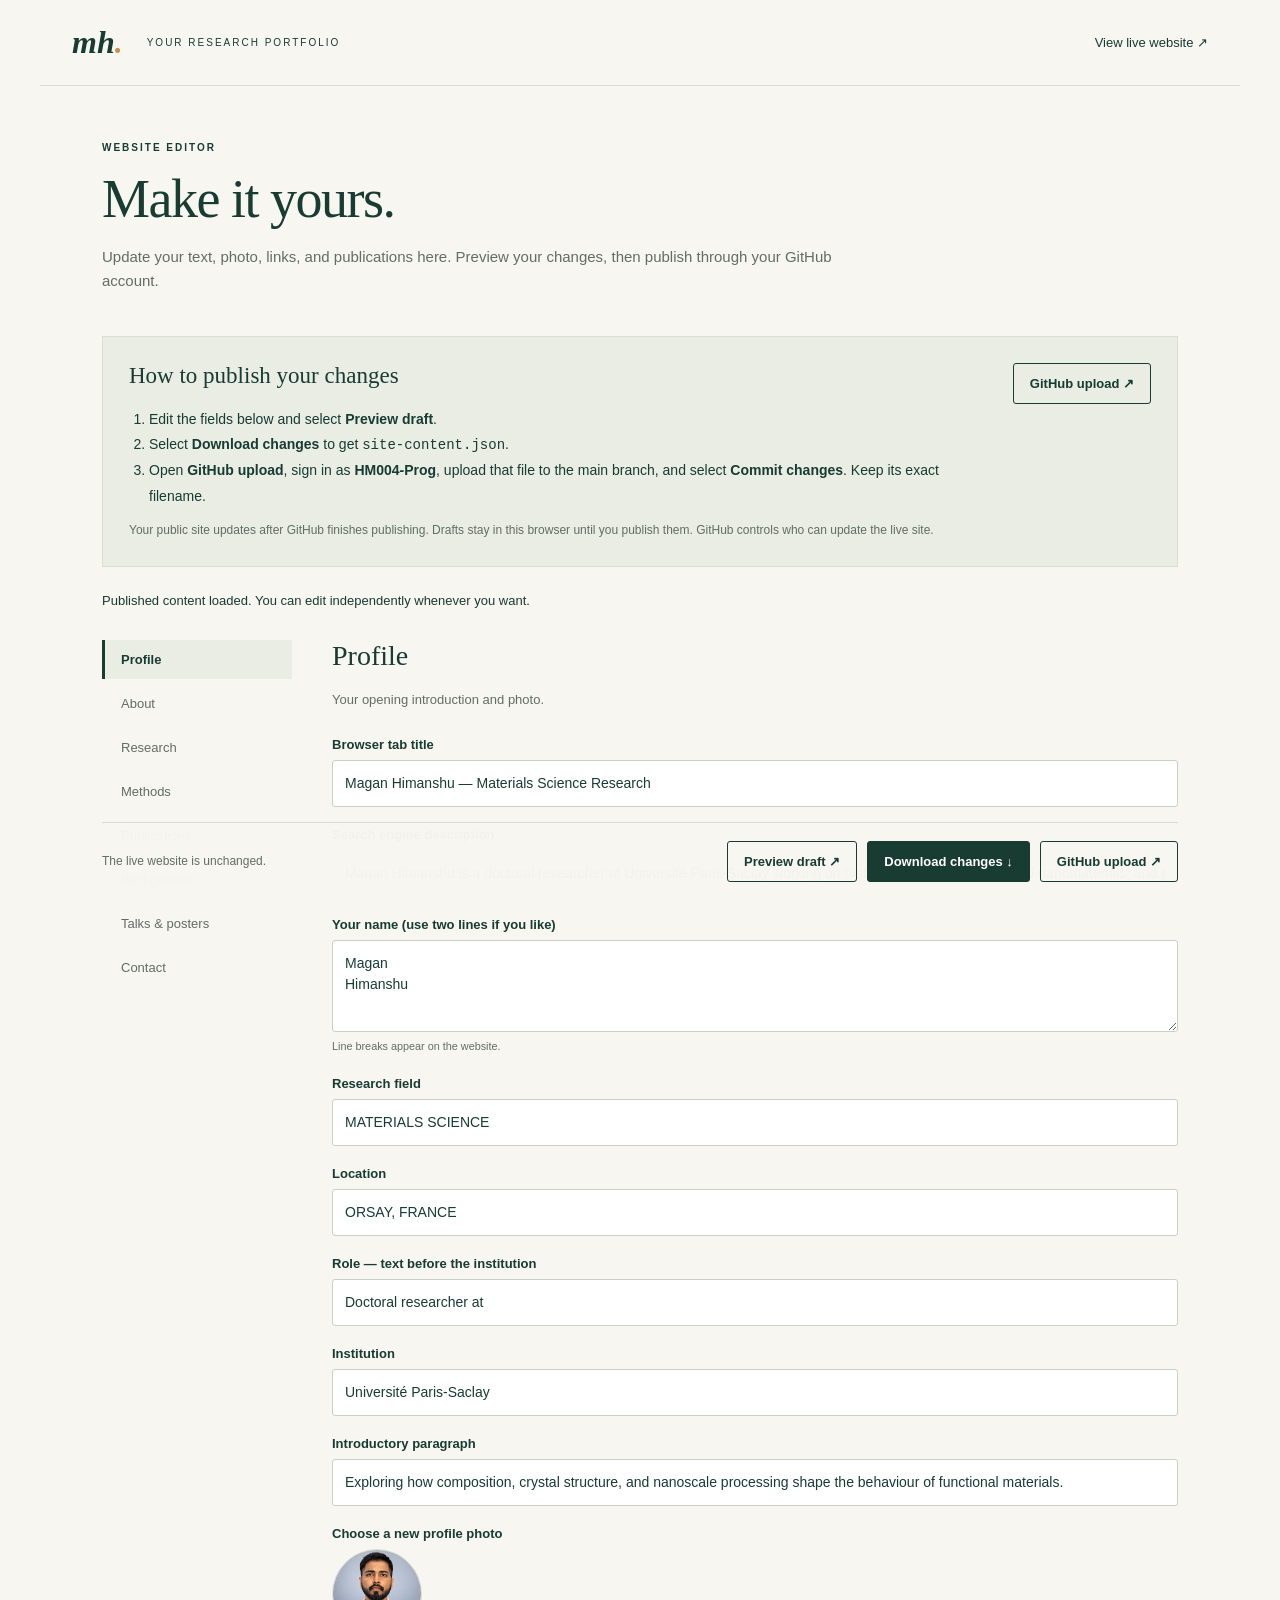
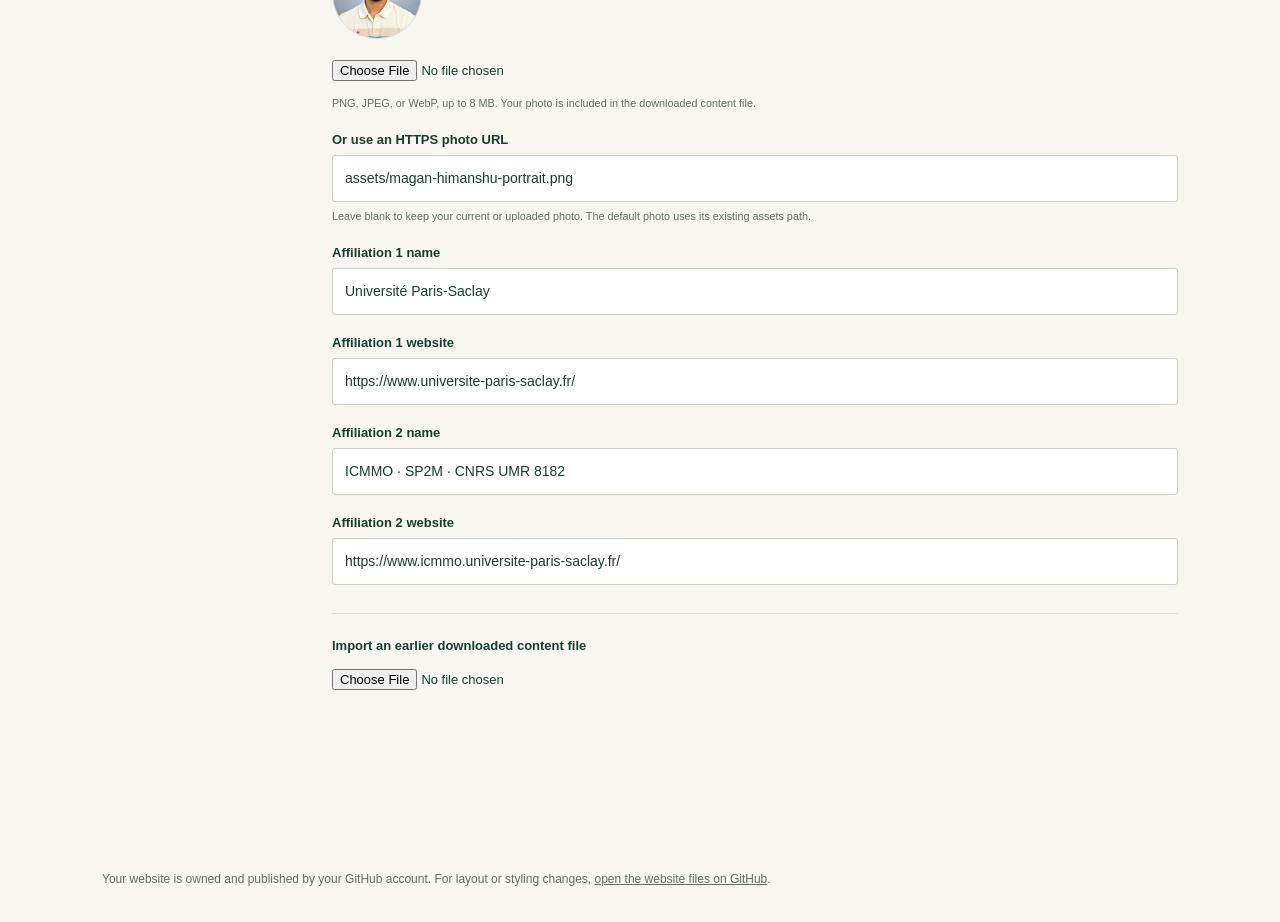
==== edit.html @ 8a7df7b1 "Add independent portfolio content editor and draft preview" ====
<!doctype html>
<html lang="en">
<head>
  <meta charset="utf-8">
  <meta name="viewport" content="width=device-width,initial-scale=1">
  <meta name="robots" content="noindex,nofollow">
  <meta name="theme-color" content="#183b32">
  <title>Edit your research portfolio</title>
  <link rel="icon" href="assets/favicon.svg" type="image/svg+xml">
  <link rel="stylesheet" href="editor.css">
  <script src="content-schema.js" defer></script>
  <script src="draft-store.js" defer></script>
  <script src="content.js" defer></script>
  <script src="editor.js" defer></script>
</head>
<body>
  <header class="editor-header"><a class="editor-brand" href="./">mh<span>.</span></a><span>YOUR RESEARCH PORTFOLIO</span><a href="./" class="quiet-link">View live website ↗</a></header>
  <main class="editor-wrap">
    <div class="editor-intro"><p class="eyebrow">WEBSITE EDITOR</p><h1>Make it yours.</h1><p>Update your text, photo, links, and publications here. Preview your changes, then publish through your GitHub account.</p></div>
    <section class="publish-guide" aria-labelledby="publish-title"><div><h2 id="publish-title">How to publish your changes</h2><ol><li>Edit the fields below and select <strong>Preview draft</strong>.</li><li>Select <strong>Download changes</strong> to get <code>site-content.json</code>.</li><li>Open <strong>GitHub upload</strong>, sign in as <strong>HM004-Prog</strong>, upload that file to the main branch, and select <strong>Commit changes</strong>. Keep its exact filename.</li></ol><p>Your public site updates after GitHub finishes publishing. Drafts stay in this browser until you publish them. GitHub controls who can update the live site.</p></div><a class="button secondary" href="https://github.com/HM004-Prog/hm004-prog.github.io/upload/main" target="_blank" rel="noopener noreferrer">GitHub upload ↗</a></section>
    <div id="editor-status" class="status" role="status" aria-live="polite">Loading your published content…</div>
    <div id="draft-notice" class="draft-notice" hidden><p>A saved draft was found in this browser.</p><button type="button" id="restore-draft" class="button secondary">Restore saved draft</button><button type="button" id="discard-draft" class="text-button">Discard saved draft</button></div>
    <div class="editor-layout">
      <nav id="editor-sections" aria-label="Editor sections"></nav>
      <form id="editor-form" novalidate><div id="editor-fields"></div></form>
    </div>
    <div class="editor-actions"><p id="draft-state">The live website is unchanged.</p><div><button class="button secondary" id="preview-draft" type="button" disabled>Preview draft ↗</button><button class="button primary" id="download-changes" type="button" disabled>Download changes ↓</button><a class="button secondary" href="https://github.com/HM004-Prog/hm004-prog.github.io/upload/main" target="_blank" rel="noopener noreferrer">GitHub upload ↗</a></div></div>
  </main>
  <footer class="editor-wrap editor-footer">Your website is owned and published by your GitHub account. For layout or styling changes, <a href="https://github.com/HM004-Prog/hm004-prog.github.io" target="_blank" rel="noopener noreferrer">open the website files on GitHub</a>.</footer>
</body>
</html>
---- editor.css ----
:root{--ink:#183b32;--paper:#f7f6f0;--muted:#626d65;--line:#d9ddd3;--gold:#bf9454;font-family:Arial,Helvetica,sans-serif;color:var(--ink);background:var(--paper)}*{box-sizing:border-box}body{margin:0}a{color:inherit}button,input,textarea,select{font:inherit}button,a,input,textarea,select{outline-offset:4px}button:focus-visible,a:focus-visible,input:focus-visible,textarea:focus-visible,select:focus-visible{outline:2px solid var(--gold)}button{cursor:pointer}button:disabled{opacity:.5;cursor:wait}[hidden]{display:none!important}.editor-header{display:flex;align-items:center;gap:24px;max-width:1200px;margin:auto;padding:24px 32px;border-bottom:1px solid var(--line)}.editor-header>span{font-size:10px;letter-spacing:2px}.editor-brand{font:bold italic 32px Georgia,serif;text-decoration:none}.editor-brand span{color:var(--gold)}.quiet-link{margin-left:auto;font-size:13px;text-decoration:none}.editor-wrap{max-width:1140px;margin:auto;padding:0 32px}.editor-intro{padding:44px 0 28px;max-width:740px}.eyebrow{font-size:10px;letter-spacing:2px;font-weight:bold}h1{font:54px Georgia,serif;letter-spacing:-1.5px;margin:12px 0}h2{font:28px Georgia,serif;margin:0 0 18px}h3{margin:0 0 18px;font-size:16px}p{line-height:1.6}.editor-intro>p:last-child{color:var(--muted);font-size:15px}.publish-guide{display:flex;gap:26px;align-items:flex-start;background:#e9ede4;border:1px solid var(--line);padding:26px;margin-bottom:24px}.publish-guide h2{font-size:23px}.publish-guide ol{padding-left:20px;font-size:14px;line-height:1.8;margin:0}.publish-guide p{font-size:12px;color:var(--muted);margin-bottom:0}.publish-guide>.button{flex-shrink:0}.button{display:inline-flex;justify-content:center;align-items:center;padding:12px 16px;border:1px solid var(--ink);border-radius:3px;font-size:13px;font-weight:bold;text-decoration:none;white-space:nowrap}.primary{background:var(--ink);color:#fff}.secondary{background:transparent;color:var(--ink)}.status{font-size:13px;line-height:1.5;margin:20px 0}.status.error{color:#9b342c}.draft-notice{display:flex;align-items:center;gap:16px;background:#fff6dd;padding:12px 20px;margin-bottom:20px;border:1px solid #e6d6b6;font-size:13px}.draft-notice p{margin:0}.text-button{border:0;background:none;color:var(--ink);text-decoration:underline;font-size:12px}.editor-layout{display:grid;grid-template-columns:190px minmax(0,1fr);gap:40px;align-items:start;padding:10px 0 45px}#editor-sections{display:grid;gap:5px;position:sticky;top:24px}#editor-sections button{text-align:left;border:0;background:none;color:var(--muted);padding:12px 16px;font-size:13px;border-left:3px solid transparent}#editor-sections button[aria-current="page"]{background:#e9ede4;color:var(--ink);border-left-color:var(--ink);font-weight:bold}.section-help{color:var(--muted);font-size:13px;margin:0 0 26px}.field{display:block;margin:0 0 20px;font-size:13px;font-weight:bold}.field>span{display:block;margin-bottom:8px}.field input:not([type=checkbox]):not([type=file]),.field textarea,.field select{display:block;width:100%;background:#fff;border:1px solid #c9d1c5;border-radius:3px;padding:12px;color:var(--ink);font-size:14px;font-weight:normal;line-height:1.5}.field textarea{resize:vertical;min-height:92px}.field small{display:block;color:var(--muted);font-weight:normal;line-height:1.6;margin-top:6px}.field input[type=file]{font-weight:normal;width:100%;margin:8px 0}.photo-preview{width:90px;height:90px;object-fit:cover;border-radius:50%;margin:0 0 10px;border:1px solid var(--line)}.field-row{display:grid;grid-template-columns:1fr 1fr;gap:16px}.publication-edit{background:#fff;border:1px solid var(--line);border-radius:4px;margin:16px 0}.publication-edit>summary{cursor:pointer;list-style-position:outside;padding:18px 22px 18px 30px;font-size:14px;font-weight:bold;line-height:1.5}.publication-edit>summary::marker{color:var(--gold)}.publication-edit-body{padding:8px 22px 22px}.publication-actions{display:flex;gap:12px;flex-wrap:wrap;margin-top:20px}.small-button{padding:8px 12px;border:1px solid var(--line);background:var(--paper);color:var(--ink);border-radius:3px;font-size:12px}.danger{color:#9b342c}.check-label{display:flex;align-items:center;gap:8px;font-size:13px;margin-bottom:14px}.check-label input{accent-color:var(--ink);width:16px;height:16px}.topics{display:flex;flex-wrap:wrap;gap:8px 18px;border:0;padding:0;margin:0 0 18px}.topics legend{font-size:13px;font-weight:bold;margin-bottom:12px}.topics .check-label{margin:0}.editor-actions{position:sticky;bottom:0;background:rgba(247,246,240,.98);border-top:1px solid var(--line);padding:18px 0;display:flex;align-items:center;gap:20px;justify-content:space-between;z-index:2}.editor-actions p{font-size:12px;color:var(--muted);max-width:280px;margin:0}.editor-actions>div{display:flex;gap:10px}.editor-footer{font-size:12px;color:var(--muted);line-height:1.8;padding-top:28px;padding-bottom:32px}.inline-note{padding:12px;background:#e9ede4;font-size:12px;line-height:1.6}.restore-file{margin-top:28px;border-top:1px solid var(--line);padding-top:24px}.undo-note{display:flex;gap:12px;align-items:center;margin:16px 0;font-size:13px}@media(max-width:850px){.editor-header{padding:18px 20px;gap:14px}.editor-header>span{font-size:8px;letter-spacing:1px}.editor-wrap{padding-left:20px;padding-right:20px}.editor-layout{grid-template-columns:1fr;gap:24px}#editor-sections{position:static;display:flex;overflow-x:auto;padding-bottom:5px}#editor-sections button{white-space:nowrap;border-left:0;border-bottom:3px solid transparent}#editor-sections button[aria-current="page"]{border-bottom-color:var(--ink)}.editor-actions{align-items:stretch;flex-direction:column;gap:12px}.editor-actions p{max-width:none}.editor-actions>div{flex-wrap:wrap}.publish-guide{flex-direction:column}.draft-notice{flex-wrap:wrap}.field-row{grid-template-columns:1fr}h1{font-size:44px}.editor-intro{padding-top:28px}}@media(prefers-reduced-motion:reduce){*{scroll-behavior:auto!important}}
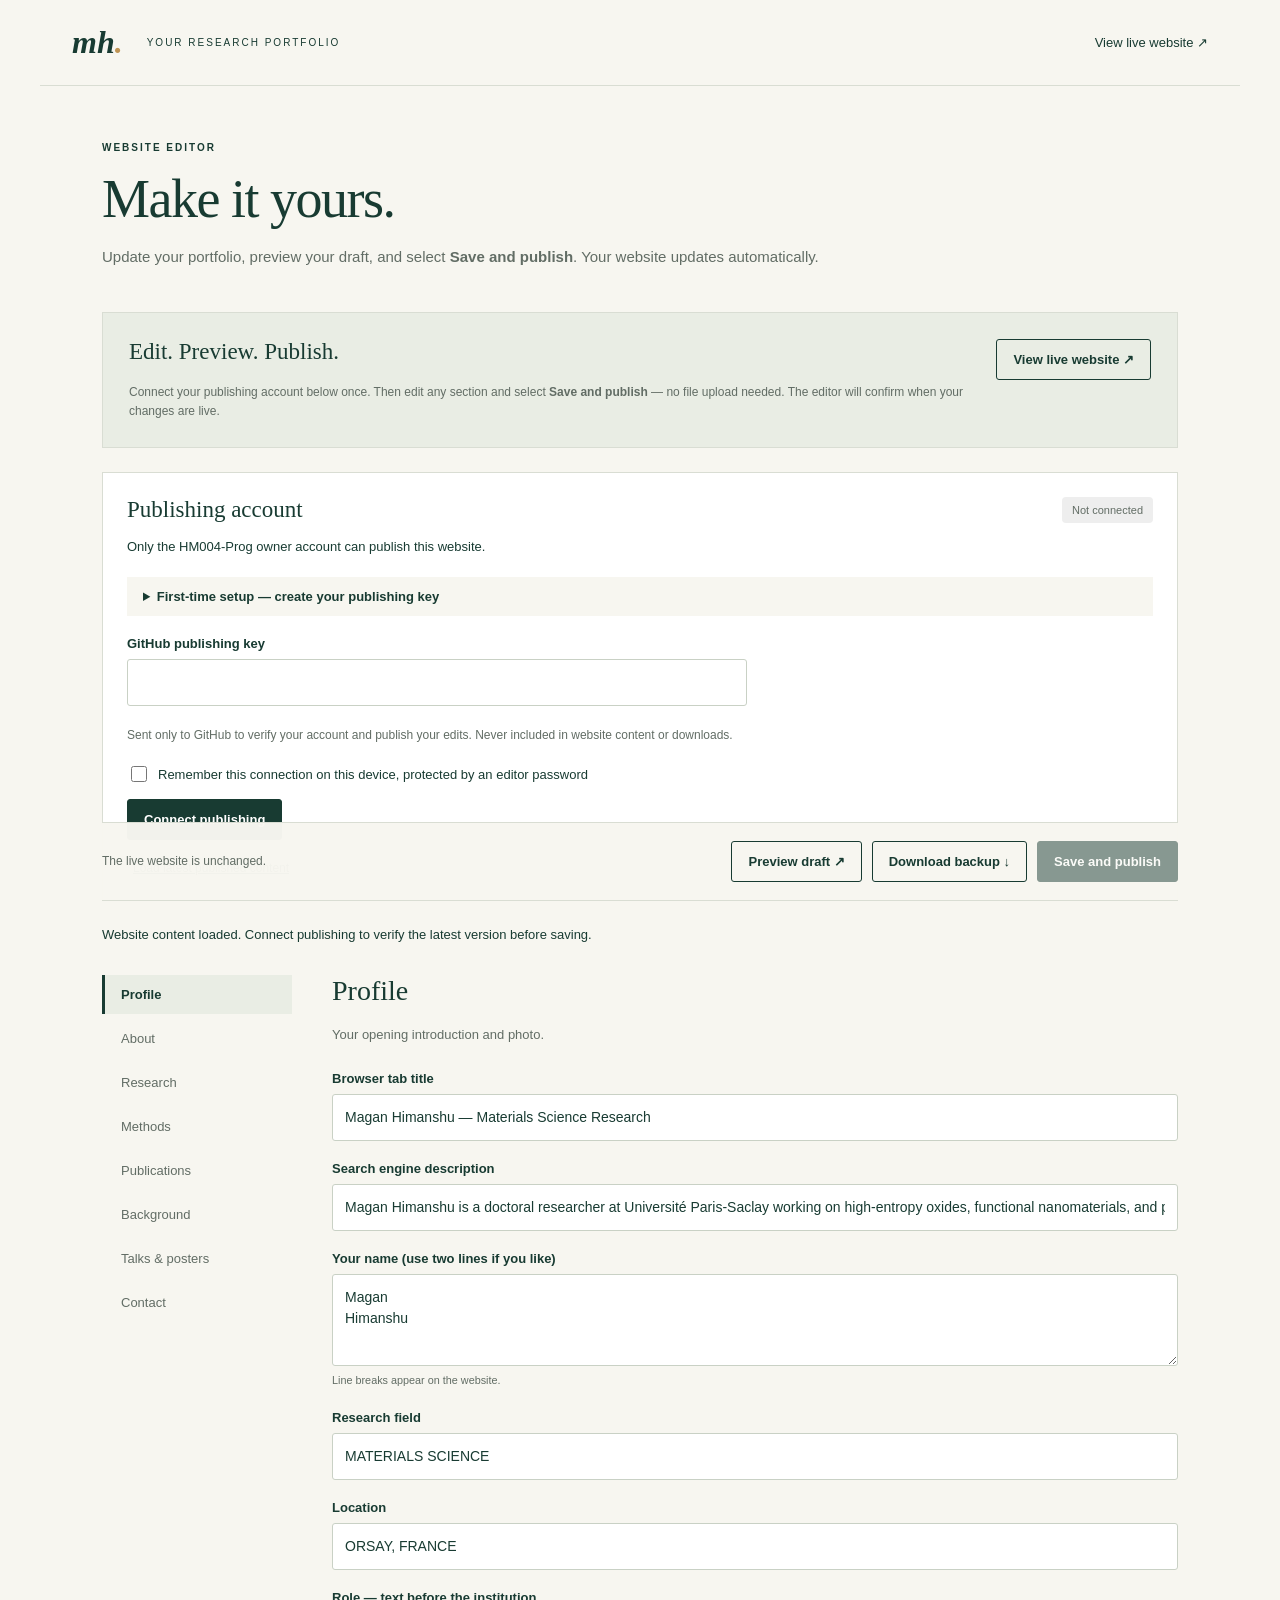
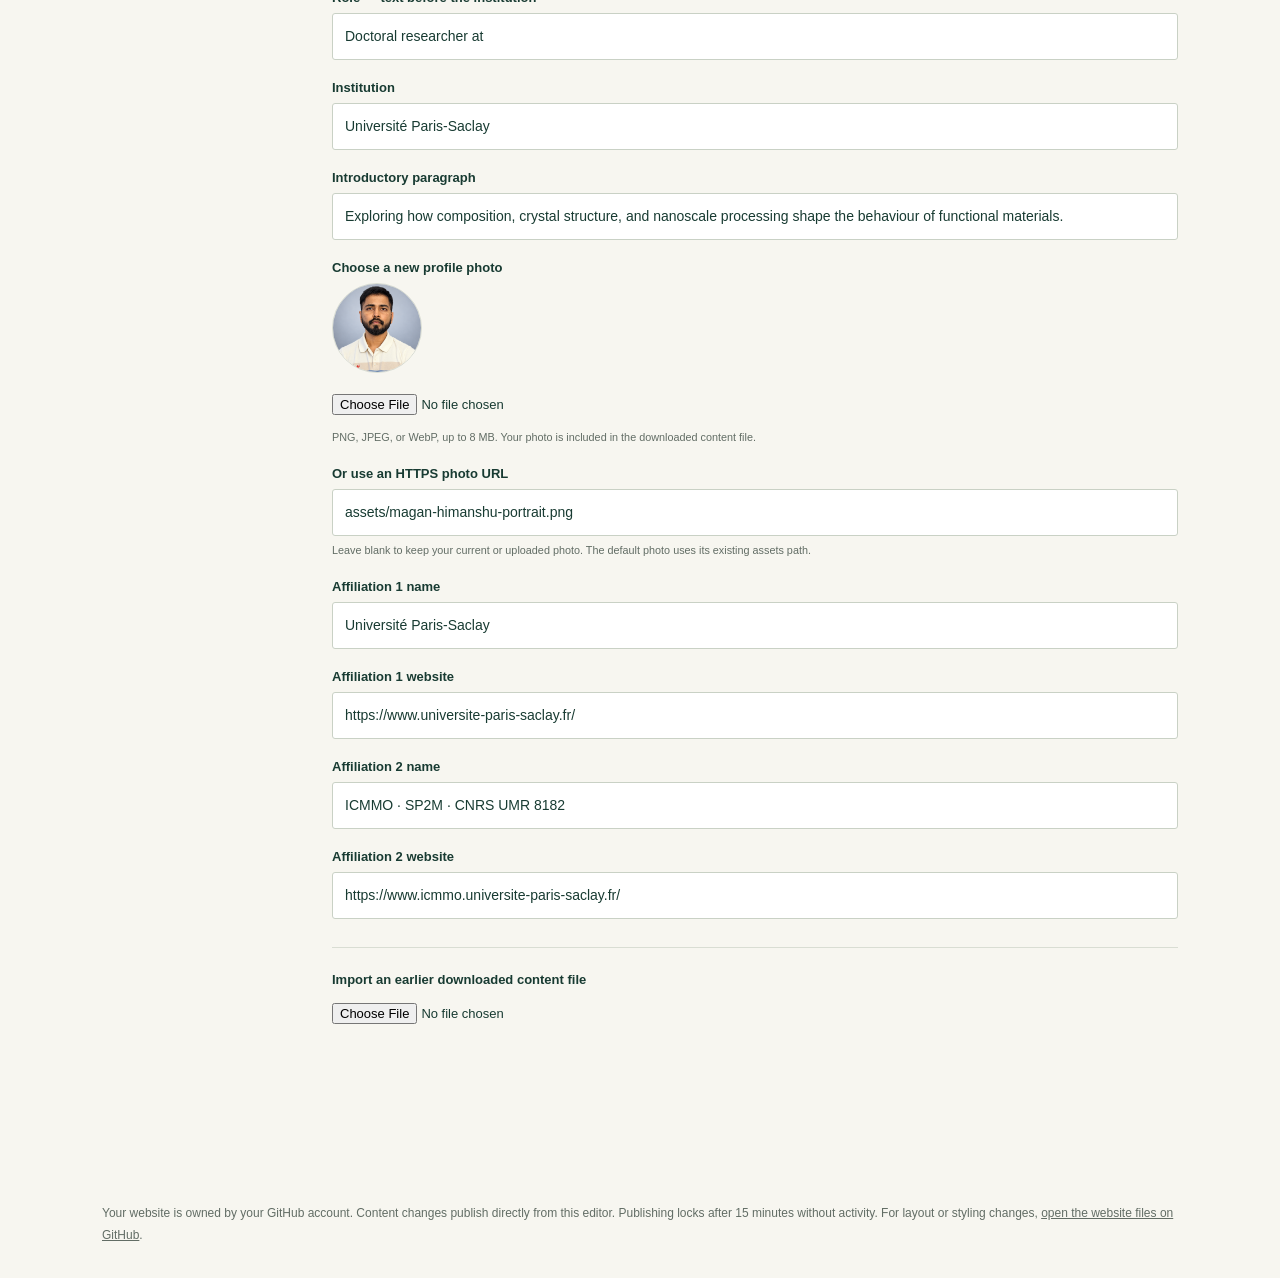
==== commit 615f1ac6: "Enable owner-authenticated Save and publish in portfolio editor" ====
--- a/edit.html
+++ b/edit.html
@@ -4,6 +4,8 @@
   <meta charset="utf-8">
   <meta name="viewport" content="width=device-width,initial-scale=1">
   <meta name="robots" content="noindex,nofollow">
+  <meta name="referrer" content="no-referrer">
+  <meta http-equiv="Content-Security-Policy" content="default-src 'self'; script-src 'self'; style-src 'self'; img-src 'self' data: https:; connect-src 'self' https://api.github.com; object-src 'none'; base-uri 'self'; form-action 'self'; frame-src 'none'; upgrade-insecure-requests">
   <meta name="theme-color" content="#183b32">
   <title>Edit your research portfolio</title>
   <link rel="icon" href="assets/favicon.svg" type="image/svg+xml">
@@ -11,21 +13,38 @@
   <script src="content-schema.js" defer></script>
   <script src="draft-store.js" defer></script>
   <script src="content.js" defer></script>
+  <script src="publisher.js" defer></script>
   <script src="editor.js" defer></script>
 </head>
 <body>
   <header class="editor-header"><a class="editor-brand" href="./">mh<span>.</span></a><span>YOUR RESEARCH PORTFOLIO</span><a href="./" class="quiet-link">View live website ↗</a></header>
   <main class="editor-wrap">
-    <div class="editor-intro"><p class="eyebrow">WEBSITE EDITOR</p><h1>Make it yours.</h1><p>Update your text, photo, links, and publications here. Preview your changes, then publish through your GitHub account.</p></div>
-    <section class="publish-guide" aria-labelledby="publish-title"><div><h2 id="publish-title">How to publish your changes</h2><ol><li>Edit the fields below and select <strong>Preview draft</strong>.</li><li>Select <strong>Download changes</strong> to get <code>site-content.json</code>.</li><li>Open <strong>GitHub upload</strong>, sign in as <strong>HM004-Prog</strong>, upload that file to the main branch, and select <strong>Commit changes</strong>. Keep its exact filename.</li></ol><p>Your public site updates after GitHub finishes publishing. Drafts stay in this browser until you publish them. GitHub controls who can update the live site.</p></div><a class="button secondary" href="https://github.com/HM004-Prog/hm004-prog.github.io/upload/main" target="_blank" rel="noopener noreferrer">GitHub upload ↗</a></section>
+    <div class="editor-intro"><p class="eyebrow">WEBSITE EDITOR</p><h1>Make it yours.</h1><p>Update your portfolio, preview your draft, and select <strong>Save and publish</strong>. Your website updates automatically.</p></div>
+    <section class="publish-guide" aria-labelledby="publish-title"><div><h2 id="publish-title">Edit. Preview. Publish.</h2><p>Connect your publishing account below once. Then edit any section and select <strong>Save and publish</strong> — no file upload needed. The editor will confirm when your changes are live.</p></div><a class="button secondary" href="./" target="_blank" rel="noopener noreferrer">View live website ↗</a></section>
+    <section class="connection-panel" aria-labelledby="connection-title">
+      <div class="connection-heading"><h2 id="connection-title">Publishing account</h2><span id="connection-badge" class="connection-badge">Not connected</span></div>
+      <div id="connection-status" class="status" role="status" aria-live="polite">Only the HM004-Prog owner account can publish this website.</div>
+      <form id="connect-form" novalidate>
+        <details class="setup-guide"><summary>First-time setup — create your publishing key</summary><ol><li><a id="create-publishing-key" href="https://github.com/settings/personal-access-tokens/new?name=Portfolio%20editor&amp;description=Publish%20my%20research%20portfolio&amp;target_name=HM004-Prog&amp;expires_in=90&amp;contents=write" target="_blank" rel="noopener noreferrer">Open GitHub’s key setup</a> and sign in as <strong>HM004-Prog</strong>.</li><li>Choose <strong>Only select repositories</strong> and select <strong>hm004-prog.github.io</strong>.</li><li>Keep <strong>Contents: read and write</strong> and the automatically required <strong>Metadata: read</strong>. Generate the key and paste it in the field below.</li></ol><p>This setup is needed once per key. Replace the key when it expires. The key can change files in this website repository, so restrict it to this repository.</p></details>
+        <label class="field"><span>GitHub publishing key</span><input id="publishing-key" type="password" autocomplete="off" spellcheck="false" autocapitalize="none" aria-describedby="key-help"></label><p id="key-help" class="connection-help">Sent only to GitHub to verify your account and publish your edits. Never included in website content or downloads.</p>
+        <label class="check-label"><input type="checkbox" id="remember-connection">Remember this connection on this device, protected by an editor password</label>
+        <div id="password-setup" hidden><label class="field"><span>Create an editor password</span><input id="new-editor-password" type="password" autocomplete="new-password" aria-describedby="password-help"></label><label class="field"><span>Repeat editor password</span><input id="repeat-editor-password" type="password" autocomplete="new-password"></label><p id="password-help" class="connection-help">At least 12 characters. This encrypts the connection in your browser. On later visits, unlock it here with this password. The password is not sent to GitHub.</p></div>
+        <button class="button primary" id="connect-publishing" type="submit">Connect publishing</button>
+      </form>
+      <form id="unlock-form" hidden><p>A password-protected publishing connection is saved on this device.</p><label class="field"><span>Editor password</span><input id="unlock-editor-password" type="password" autocomplete="current-password"></label><div class="connection-actions"><button class="button primary" type="submit">Unlock publishing</button><button class="text-button" type="button" id="use-new-key">Use a new publishing key</button></div></form>
+      <div id="connected-actions" class="connection-actions" hidden><button class="button secondary" id="lock-publishing" type="button">Lock publishing</button><button class="text-button" id="forget-connection" type="button">Forget saved connection on this device</button></div>
+      <button class="text-button load-latest" id="load-latest" type="button" disabled>Load latest published content</button>
+      <button class="button secondary" id="check-save" type="button" hidden>Check save status</button>
+      <a id="published-site-link" href="./" target="_blank" rel="noopener noreferrer" hidden>View published website ↗</a>
+    </section>
     <div id="editor-status" class="status" role="status" aria-live="polite">Loading your published content…</div>
     <div id="draft-notice" class="draft-notice" hidden><p>A saved draft was found in this browser.</p><button type="button" id="restore-draft" class="button secondary">Restore saved draft</button><button type="button" id="discard-draft" class="text-button">Discard saved draft</button></div>
     <div class="editor-layout">
       <nav id="editor-sections" aria-label="Editor sections"></nav>
       <form id="editor-form" novalidate><div id="editor-fields"></div></form>
     </div>
-    <div class="editor-actions"><p id="draft-state">The live website is unchanged.</p><div><button class="button secondary" id="preview-draft" type="button" disabled>Preview draft ↗</button><button class="button primary" id="download-changes" type="button" disabled>Download changes ↓</button><a class="button secondary" href="https://github.com/HM004-Prog/hm004-prog.github.io/upload/main" target="_blank" rel="noopener noreferrer">GitHub upload ↗</a></div></div>
+    <div class="editor-actions"><p id="draft-state">The live website is unchanged.</p><div><button class="button secondary" id="preview-draft" type="button" disabled>Preview draft ↗</button><button class="button secondary" id="download-changes" type="button" disabled>Download backup ↓</button><button class="button primary" id="save-publish" type="button" disabled>Save and publish</button></div></div>
   </main>
-  <footer class="editor-wrap editor-footer">Your website is owned and published by your GitHub account. For layout or styling changes, <a href="https://github.com/HM004-Prog/hm004-prog.github.io" target="_blank" rel="noopener noreferrer">open the website files on GitHub</a>.</footer>
+  <footer class="editor-wrap editor-footer">Your website is owned by your GitHub account. Content changes publish directly from this editor. Publishing locks after 15 minutes without activity. For layout or styling changes, <a href="https://github.com/HM004-Prog/hm004-prog.github.io" target="_blank" rel="noopener noreferrer">open the website files on GitHub</a>.</footer>
 </body>
 </html>
--- a/editor.css
+++ b/editor.css
@@ -1 +1,2 @@
 :root{--ink:#183b32;--paper:#f7f6f0;--muted:#626d65;--line:#d9ddd3;--gold:#bf9454;font-family:Arial,Helvetica,sans-serif;color:var(--ink);background:var(--paper)}*{box-sizing:border-box}body{margin:0}a{color:inherit}button,input,textarea,select{font:inherit}button,a,input,textarea,select{outline-offset:4px}button:focus-visible,a:focus-visible,input:focus-visible,textarea:focus-visible,select:focus-visible{outline:2px solid var(--gold)}button{cursor:pointer}button:disabled{opacity:.5;cursor:wait}[hidden]{display:none!important}.editor-header{display:flex;align-items:center;gap:24px;max-width:1200px;margin:auto;padding:24px 32px;border-bottom:1px solid var(--line)}.editor-header>span{font-size:10px;letter-spacing:2px}.editor-brand{font:bold italic 32px Georgia,serif;text-decoration:none}.editor-brand span{color:var(--gold)}.quiet-link{margin-left:auto;font-size:13px;text-decoration:none}.editor-wrap{max-width:1140px;margin:auto;padding:0 32px}.editor-intro{padding:44px 0 28px;max-width:740px}.eyebrow{font-size:10px;letter-spacing:2px;font-weight:bold}h1{font:54px Georgia,serif;letter-spacing:-1.5px;margin:12px 0}h2{font:28px Georgia,serif;margin:0 0 18px}h3{margin:0 0 18px;font-size:16px}p{line-height:1.6}.editor-intro>p:last-child{color:var(--muted);font-size:15px}.publish-guide{display:flex;gap:26px;align-items:flex-start;background:#e9ede4;border:1px solid var(--line);padding:26px;margin-bottom:24px}.publish-guide h2{font-size:23px}.publish-guide ol{padding-left:20px;font-size:14px;line-height:1.8;margin:0}.publish-guide p{font-size:12px;color:var(--muted);margin-bottom:0}.publish-guide>.button{flex-shrink:0}.button{display:inline-flex;justify-content:center;align-items:center;padding:12px 16px;border:1px solid var(--ink);border-radius:3px;font-size:13px;font-weight:bold;text-decoration:none;white-space:nowrap}.primary{background:var(--ink);color:#fff}.secondary{background:transparent;color:var(--ink)}.status{font-size:13px;line-height:1.5;margin:20px 0}.status.error{color:#9b342c}.draft-notice{display:flex;align-items:center;gap:16px;background:#fff6dd;padding:12px 20px;margin-bottom:20px;border:1px solid #e6d6b6;font-size:13px}.draft-notice p{margin:0}.text-button{border:0;background:none;color:var(--ink);text-decoration:underline;font-size:12px}.editor-layout{display:grid;grid-template-columns:190px minmax(0,1fr);gap:40px;align-items:start;padding:10px 0 45px}#editor-sections{display:grid;gap:5px;position:sticky;top:24px}#editor-sections button{text-align:left;border:0;background:none;color:var(--muted);padding:12px 16px;font-size:13px;border-left:3px solid transparent}#editor-sections button[aria-current="page"]{background:#e9ede4;color:var(--ink);border-left-color:var(--ink);font-weight:bold}.section-help{color:var(--muted);font-size:13px;margin:0 0 26px}.field{display:block;margin:0 0 20px;font-size:13px;font-weight:bold}.field>span{display:block;margin-bottom:8px}.field input:not([type=checkbox]):not([type=file]),.field textarea,.field select{display:block;width:100%;background:#fff;border:1px solid #c9d1c5;border-radius:3px;padding:12px;color:var(--ink);font-size:14px;font-weight:normal;line-height:1.5}.field textarea{resize:vertical;min-height:92px}.field small{display:block;color:var(--muted);font-weight:normal;line-height:1.6;margin-top:6px}.field input[type=file]{font-weight:normal;width:100%;margin:8px 0}.photo-preview{width:90px;height:90px;object-fit:cover;border-radius:50%;margin:0 0 10px;border:1px solid var(--line)}.field-row{display:grid;grid-template-columns:1fr 1fr;gap:16px}.publication-edit{background:#fff;border:1px solid var(--line);border-radius:4px;margin:16px 0}.publication-edit>summary{cursor:pointer;list-style-position:outside;padding:18px 22px 18px 30px;font-size:14px;font-weight:bold;line-height:1.5}.publication-edit>summary::marker{color:var(--gold)}.publication-edit-body{padding:8px 22px 22px}.publication-actions{display:flex;gap:12px;flex-wrap:wrap;margin-top:20px}.small-button{padding:8px 12px;border:1px solid var(--line);background:var(--paper);color:var(--ink);border-radius:3px;font-size:12px}.danger{color:#9b342c}.check-label{display:flex;align-items:center;gap:8px;font-size:13px;margin-bottom:14px}.check-label input{accent-color:var(--ink);width:16px;height:16px}.topics{display:flex;flex-wrap:wrap;gap:8px 18px;border:0;padding:0;margin:0 0 18px}.topics legend{font-size:13px;font-weight:bold;margin-bottom:12px}.topics .check-label{margin:0}.editor-actions{position:sticky;bottom:0;background:rgba(247,246,240,.98);border-top:1px solid var(--line);padding:18px 0;display:flex;align-items:center;gap:20px;justify-content:space-between;z-index:2}.editor-actions p{font-size:12px;color:var(--muted);max-width:280px;margin:0}.editor-actions>div{display:flex;gap:10px}.editor-footer{font-size:12px;color:var(--muted);line-height:1.8;padding-top:28px;padding-bottom:32px}.inline-note{padding:12px;background:#e9ede4;font-size:12px;line-height:1.6}.restore-file{margin-top:28px;border-top:1px solid var(--line);padding-top:24px}.undo-note{display:flex;gap:12px;align-items:center;margin:16px 0;font-size:13px}@media(max-width:850px){.editor-header{padding:18px 20px;gap:14px}.editor-header>span{font-size:8px;letter-spacing:1px}.editor-wrap{padding-left:20px;padding-right:20px}.editor-layout{grid-template-columns:1fr;gap:24px}#editor-sections{position:static;display:flex;overflow-x:auto;padding-bottom:5px}#editor-sections button{white-space:nowrap;border-left:0;border-bottom:3px solid transparent}#editor-sections button[aria-current="page"]{border-bottom-color:var(--ink)}.editor-actions{align-items:stretch;flex-direction:column;gap:12px}.editor-actions p{max-width:none}.editor-actions>div{flex-wrap:wrap}.publish-guide{flex-direction:column}.draft-notice{flex-wrap:wrap}.field-row{grid-template-columns:1fr}h1{font-size:44px}.editor-intro{padding-top:28px}}@media(prefers-reduced-motion:reduce){*{scroll-behavior:auto!important}}
+.connection-panel{border:1px solid var(--line);background:#fff;padding:24px;margin-bottom:24px}.connection-heading{display:flex;align-items:center;justify-content:space-between;gap:16px}.connection-heading h2{font-size:23px;margin-bottom:0}.connection-badge{font-size:11px;padding:7px 10px;background:#eee;color:var(--muted);border-radius:4px}.connection-badge.connected{background:#e2eee2;color:var(--ink)}.connection-help,.setup-guide p{font-size:12px;color:var(--muted);line-height:1.6;margin:8px 0 18px}.setup-guide{padding:12px 16px;background:var(--paper);margin-bottom:20px}.setup-guide summary{font-size:13px;font-weight:bold;cursor:pointer}.setup-guide ol{font-size:13px;line-height:1.8;padding-left:20px}.connection-panel .field{max-width:620px}.connection-panel .status{margin:14px 0 20px}.connection-actions{display:flex;align-items:center;gap:18px;flex-wrap:wrap}.load-latest{display:inline-block;margin:20px 18px 0 0}.connection-panel #published-site-link{font-size:13px;display:inline-block;margin-top:20px}.connection-panel #check-save{margin-top:20px}.editor-actions .primary:disabled{opacity:.5;cursor:not-allowed}
